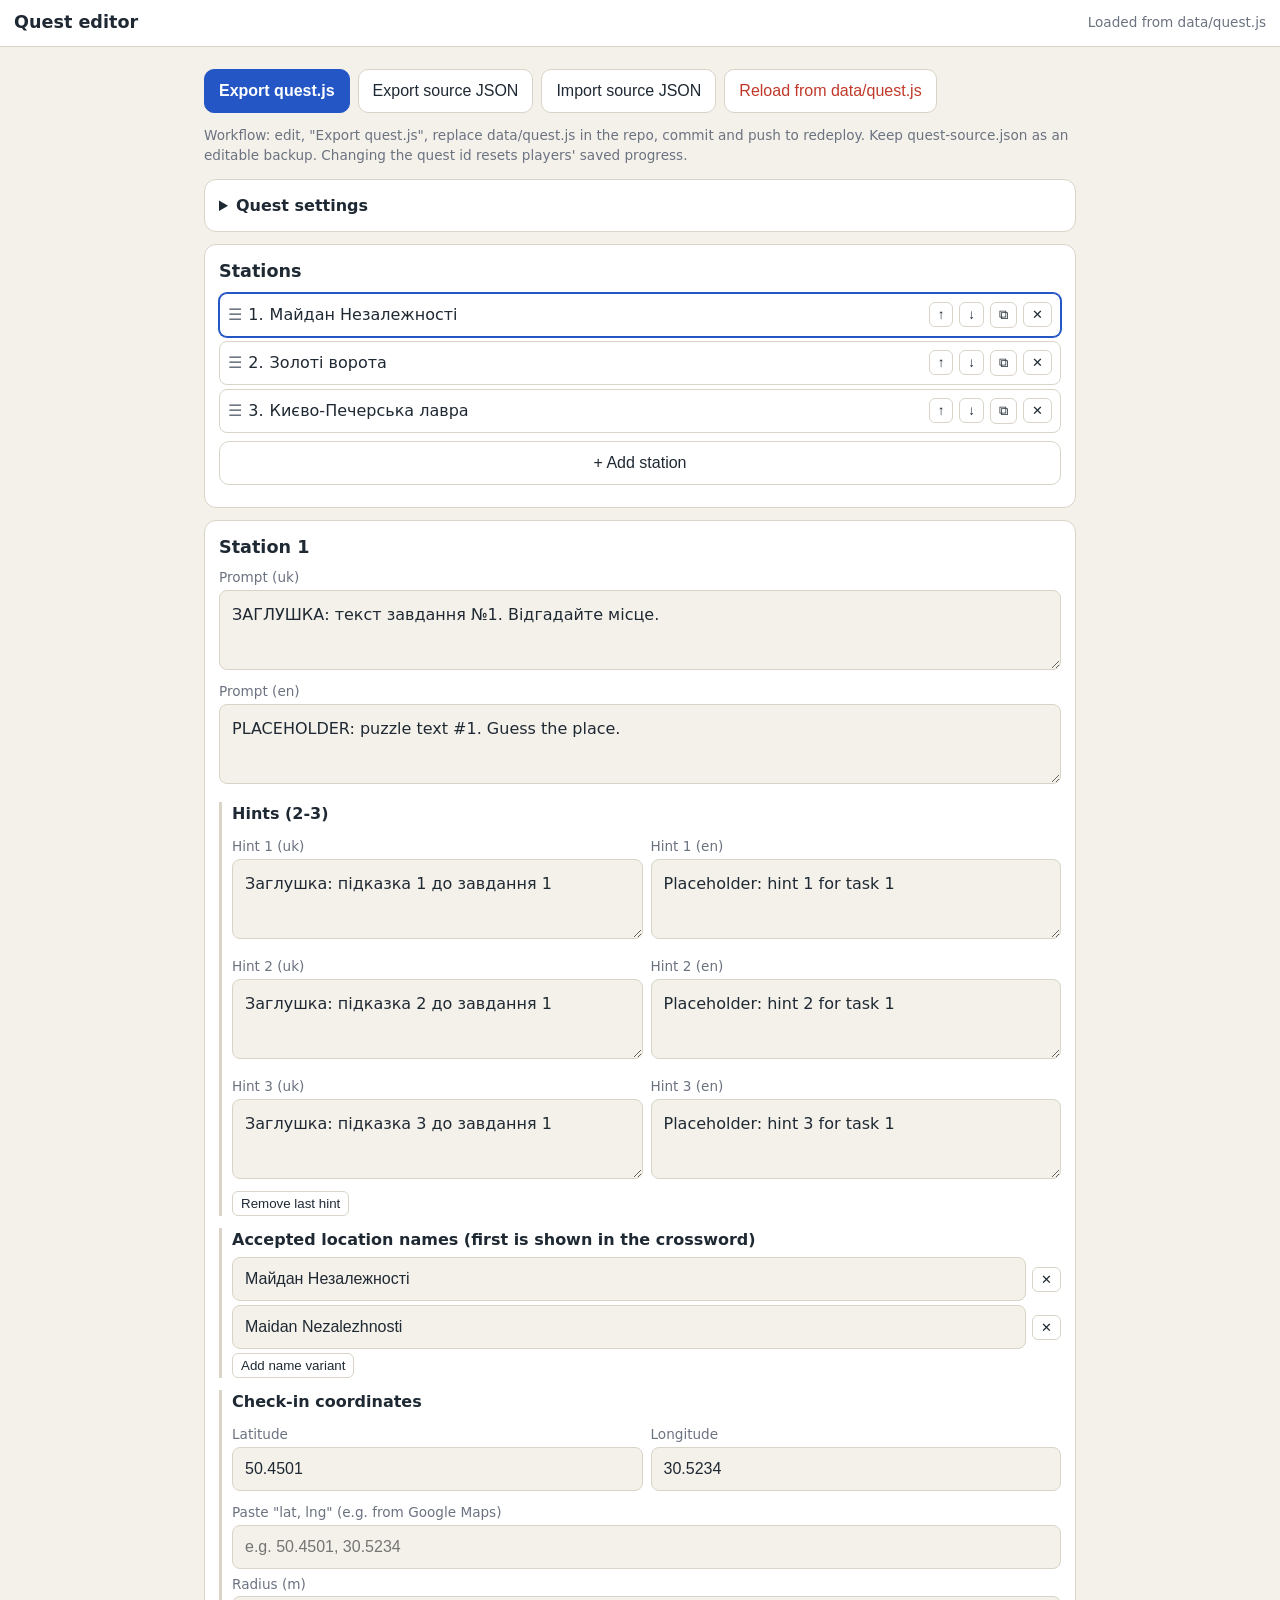
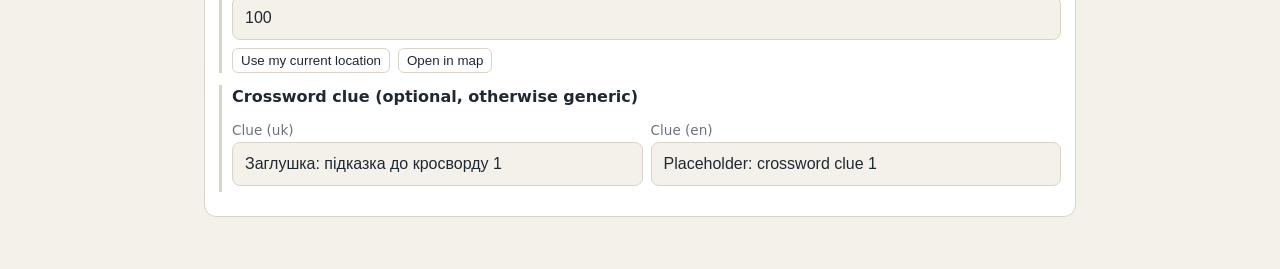
==== editor.html @ c462d012 "Generated the first app version" ====
<!DOCTYPE html>
<html lang="en">
<head>
  <meta charset="utf-8">
  <meta name="viewport" content="width=device-width, initial-scale=1">
  <meta name="robots" content="noindex">
  <title>Quest Editor</title>
  <link rel="stylesheet" href="css/app.css">
  <link rel="stylesheet" href="css/editor.css">
</head>
<body>
  <header class="top">
    <h1>Quest editor</h1>
    <span id="status" class="muted small"></span>
  </header>
  <main id="editor" class="wide"></main>

  <script src="js/storage.js"></script>
  <script src="js/shared/codec.js"></script>
  <script src="js/shared/geo.js"></script>
  <script src="data/quest.js"></script>
  <script src="js/editor.js"></script>
</body>
</html>
---- css/app.css ----
:root {
  --bg: #f4f1ea; --fg: #1f2933; --card: #fff; --muted: #6b7280; --accent: #2457c5;
  --accent-fg: #fff; --border: #d9d4c7; --warn: #fff4d6; --err: #fde4e1; --ok: #dff3e3;
  --cw-cell: 38px;
}
@media (prefers-color-scheme: dark) {
  :root { --bg: #14171c; --fg: #e8eaed; --card: #1e232b; --muted: #9aa3ad; --accent: #6b9bff;
    --accent-fg: #0b1220; --border: #343b46; --warn: #4a3d12; --err: #4a1d1a; --ok: #1d3a25; }
}
* { box-sizing: border-box; }
html { -webkit-text-size-adjust: 100%; }
body { margin: 0; background: var(--bg); color: var(--fg); font: 16px/1.45 system-ui, -apple-system, "Segoe UI", Roboto, sans-serif; }
.top { position: sticky; top: 0; z-index: 5; display: flex; align-items: center; justify-content: space-between;
  padding: 10px 14px; padding-top: calc(10px + env(safe-area-inset-top)); background: var(--card); border-bottom: 1px solid var(--border); }
.top h1 { font-size: 1.1rem; margin: 0; }
.lang { border: 1px solid var(--border); background: transparent; color: var(--fg); border-radius: 8px; padding: 6px 12px; font-weight: 600; }
main { max-width: 640px; margin: 0 auto; padding: 14px; padding-bottom: calc(40px + env(safe-area-inset-bottom)); }
h2 { font-size: 1.1rem; margin: 0 0 8px; }
h3 { font-size: 1rem; margin: 12px 0 6px; }
.card { background: var(--card); border: 1px solid var(--border); border-radius: 12px; padding: 14px; margin: 12px 0; display: block; width: 100%; text-align: left; color: inherit; }
.card.mode { display: flex; flex-direction: column; gap: 4px; font: inherit; cursor: pointer; }
.card.mode:active { border-color: var(--accent); }
.prompt { white-space: pre-wrap; margin: 0; font-size: 1.05rem; }
.hint { padding: 8px 10px; margin: 6px 0; background: var(--bg); border-radius: 8px; white-space: pre-wrap; }
.muted { color: var(--muted); } .small { font-size: .85rem; }
.bar { display: flex; flex-wrap: wrap; gap: 6px; align-items: center; }
.badge { background: var(--accent); color: var(--accent-fg); border-radius: 999px; padding: 2px 10px; font-size: .85rem; font-weight: 600; }
.badge.alt { background: transparent; color: var(--fg); border: 1px solid var(--border); }
.badge.timer { margin-left: auto; background: transparent; color: var(--fg); font-variant-numeric: tabular-nums; }
.progress { height: 6px; background: var(--border); border-radius: 3px; margin: 8px 0; overflow: hidden; }
.progress-fill { height: 100%; background: var(--accent); transition: width .3s; }
.label { display: block; font-size: .9rem; margin-bottom: 4px; color: var(--muted); }
.input { width: 100%; padding: 12px; font-size: 1rem; border: 1px solid var(--border); border-radius: 8px; background: var(--bg); color: var(--fg); margin-bottom: 10px; }
.btn { display: block; width: 100%; padding: 12px 14px; margin: 8px 0; font-size: 1rem; border-radius: 10px; border: 1px solid var(--border); background: var(--card); color: var(--fg); cursor: pointer; }
.btn.primary { background: var(--accent); color: var(--accent-fg); border-color: var(--accent); font-weight: 600; }
.btn.ghost { background: transparent; color: var(--muted); }
.btn[disabled] { opacity: .6; }
.btn-small { width: auto; padding: 6px 12px; display: inline-block; }
.link { background: none; border: 0; color: var(--muted); text-decoration: underline; font-size: .9rem; cursor: pointer; }
.footer { text-align: center; margin-top: 24px; }
.notice { border-radius: 8px; padding: 10px 12px; margin: 8px 0; }
.notice p { margin: 4px 0; }
.notice.warn { background: var(--warn); } .notice.error { background: var(--err); } .notice.ok { background: var(--ok); }
.toast { position: fixed; left: 50%; bottom: 24px; transform: translate(-50%, 20px); background: #222; color: #fff; padding: 10px 16px; border-radius: 10px; opacity: 0; pointer-events: none; transition: .25s; max-width: 90%; z-index: 10; }
.toast.show { opacity: 1; transform: translate(-50%, 0); }
.stats .stat { display: flex; justify-content: space-between; padding: 6px 0; border-bottom: 1px solid var(--border); }
.points { display: flex; justify-content: space-between; align-items: baseline; margin-top: 12px; font-size: 1.2rem; }
.points strong { font-size: 2rem; color: var(--accent); }
/* crossword */
.cw-scroll { overflow-x: auto; padding: 4px 0 8px; }
.cw-grid { display: grid; gap: 2px; width: max-content; margin: 0 auto; }
.cw-cell, .cw-blank { width: var(--cw-cell); height: var(--cw-cell); position: relative; }
.cw-cell input { width: 100%; height: 100%; padding: 0; text-align: center; font-size: 1.15rem; font-weight: 600; text-transform: uppercase;
  border: 1px solid var(--fg); border-radius: 4px; background: var(--card); color: var(--fg); caret-color: transparent; }
.cw-cell.active input { background: #cfe0ff; color: #111; }
.cw-cell.current input { background: #ffe58a; color: #111; }
.cw-num { position: absolute; top: 1px; left: 3px; font-size: .6rem; color: var(--muted); pointer-events: none; z-index: 1; }
.cw-clues ul { list-style: none; padding: 0; margin: 0; }
.cw-clue { padding: 6px 4px; border-bottom: 1px solid var(--border); cursor: pointer; }
.cw-bonus { display: block; margin: 8px 0; }
---- css/editor.css ----
main.wide { max-width: 900px; }
.toolbar { display: flex; flex-wrap: wrap; gap: 8px; margin: 8px 0; }
.toolbar .btn { width: auto; margin: 0; }
details.card > summary { cursor: pointer; font-weight: 600; }
.grid2 { display: grid; grid-template-columns: 1fr; gap: 8px; }
@media (min-width: 600px) { .grid2 { grid-template-columns: 1fr 1fr; } }
.field { display: block; margin: 6px 0; }
.field > span { display: block; font-size: .85rem; color: var(--muted); margin-bottom: 2px; }
textarea.input { min-height: 80px; resize: vertical; font: inherit; }
.input { margin-bottom: 0; }
.st-row { display: flex; align-items: center; gap: 6px; padding: 8px; border: 1px solid var(--border); border-radius: 8px; margin: 4px 0; background: var(--card); cursor: pointer; }
.st-row.sel { border-color: var(--accent); box-shadow: 0 0 0 1px var(--accent); }
.st-row.over { border-style: dashed; }
.st-row .grab { cursor: grab; color: var(--muted); user-select: none; }
.st-row .lbl { flex: 1; overflow: hidden; text-overflow: ellipsis; white-space: nowrap; }
.st-row .bad { color: #c0392b; font-weight: 700; }
.mini { border: 1px solid var(--border); background: transparent; color: var(--fg); border-radius: 6px; padding: 4px 8px; cursor: pointer; }
.row { display: flex; gap: 6px; align-items: center; margin: 4px 0; }
.row .input { flex: 1; }
.sub { border-left: 3px solid var(--border); padding-left: 10px; margin: 10px 0; }
.errs { margin: 8px 0; padding: 8px 12px; border-radius: 8px; background: var(--err); }
.errs.warnings { background: var(--warn); }
.errs ul { margin: 4px 0; padding-left: 18px; }
.btn.danger { color: #c0392b; }
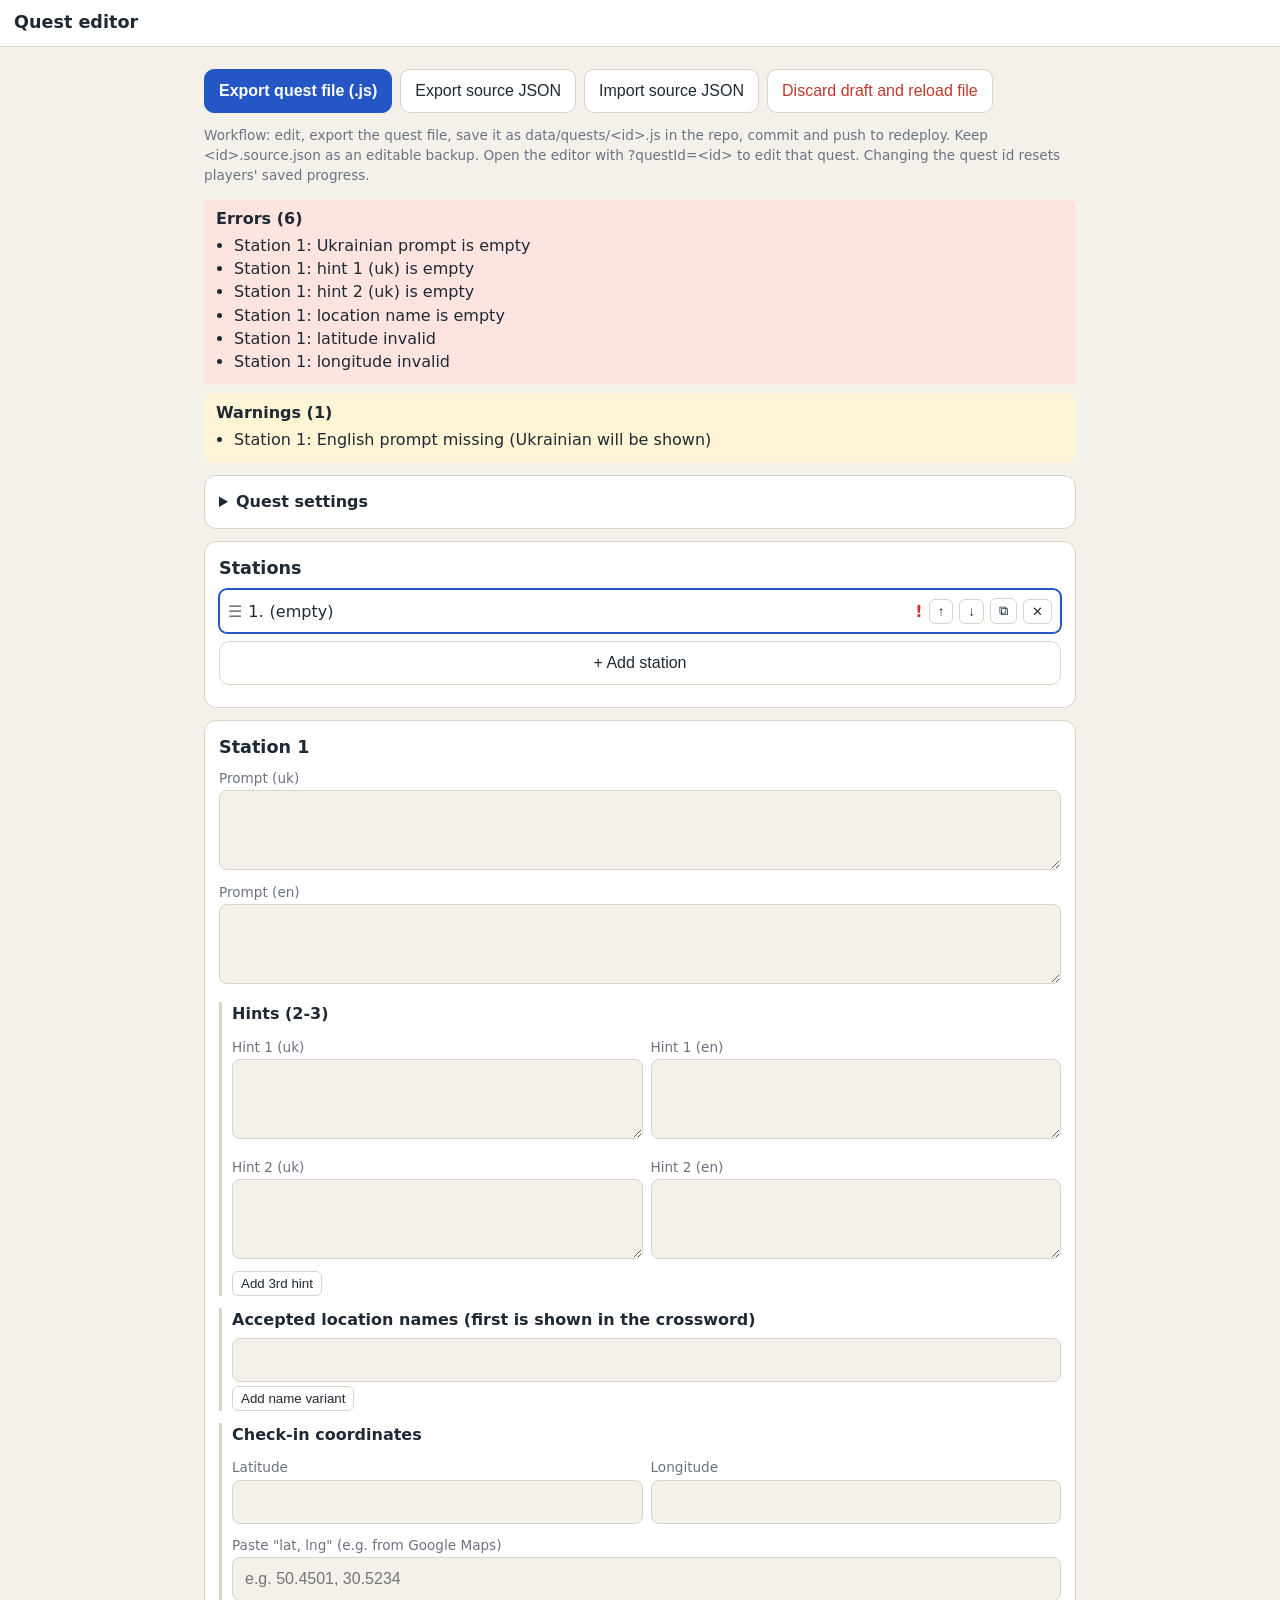
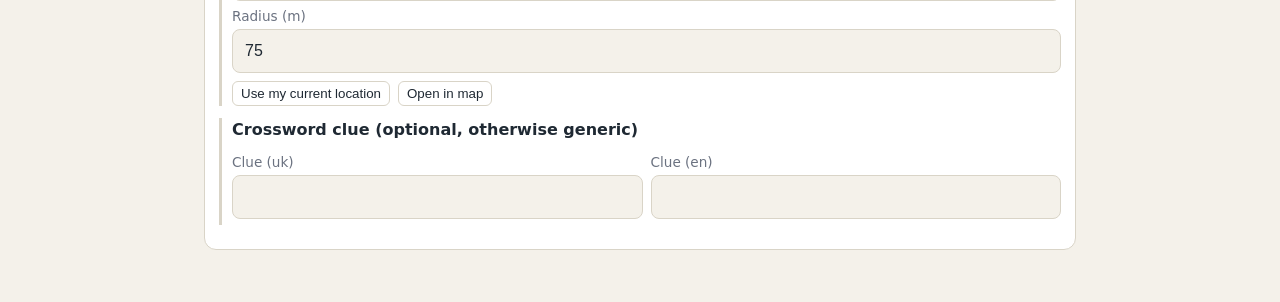
==== commit aba5417e: "Multiple quest support" ====
--- a/editor.html
+++ b/editor.html
@@ -18,7 +18,7 @@
   <script src="js/storage.js"></script>
   <script src="js/shared/codec.js"></script>
   <script src="js/shared/geo.js"></script>
-  <script src="data/quest.js"></script>
+  <script src="js/shared/quest-loader.js"></script>
   <script src="js/editor.js"></script>
 </body>
 </html>
